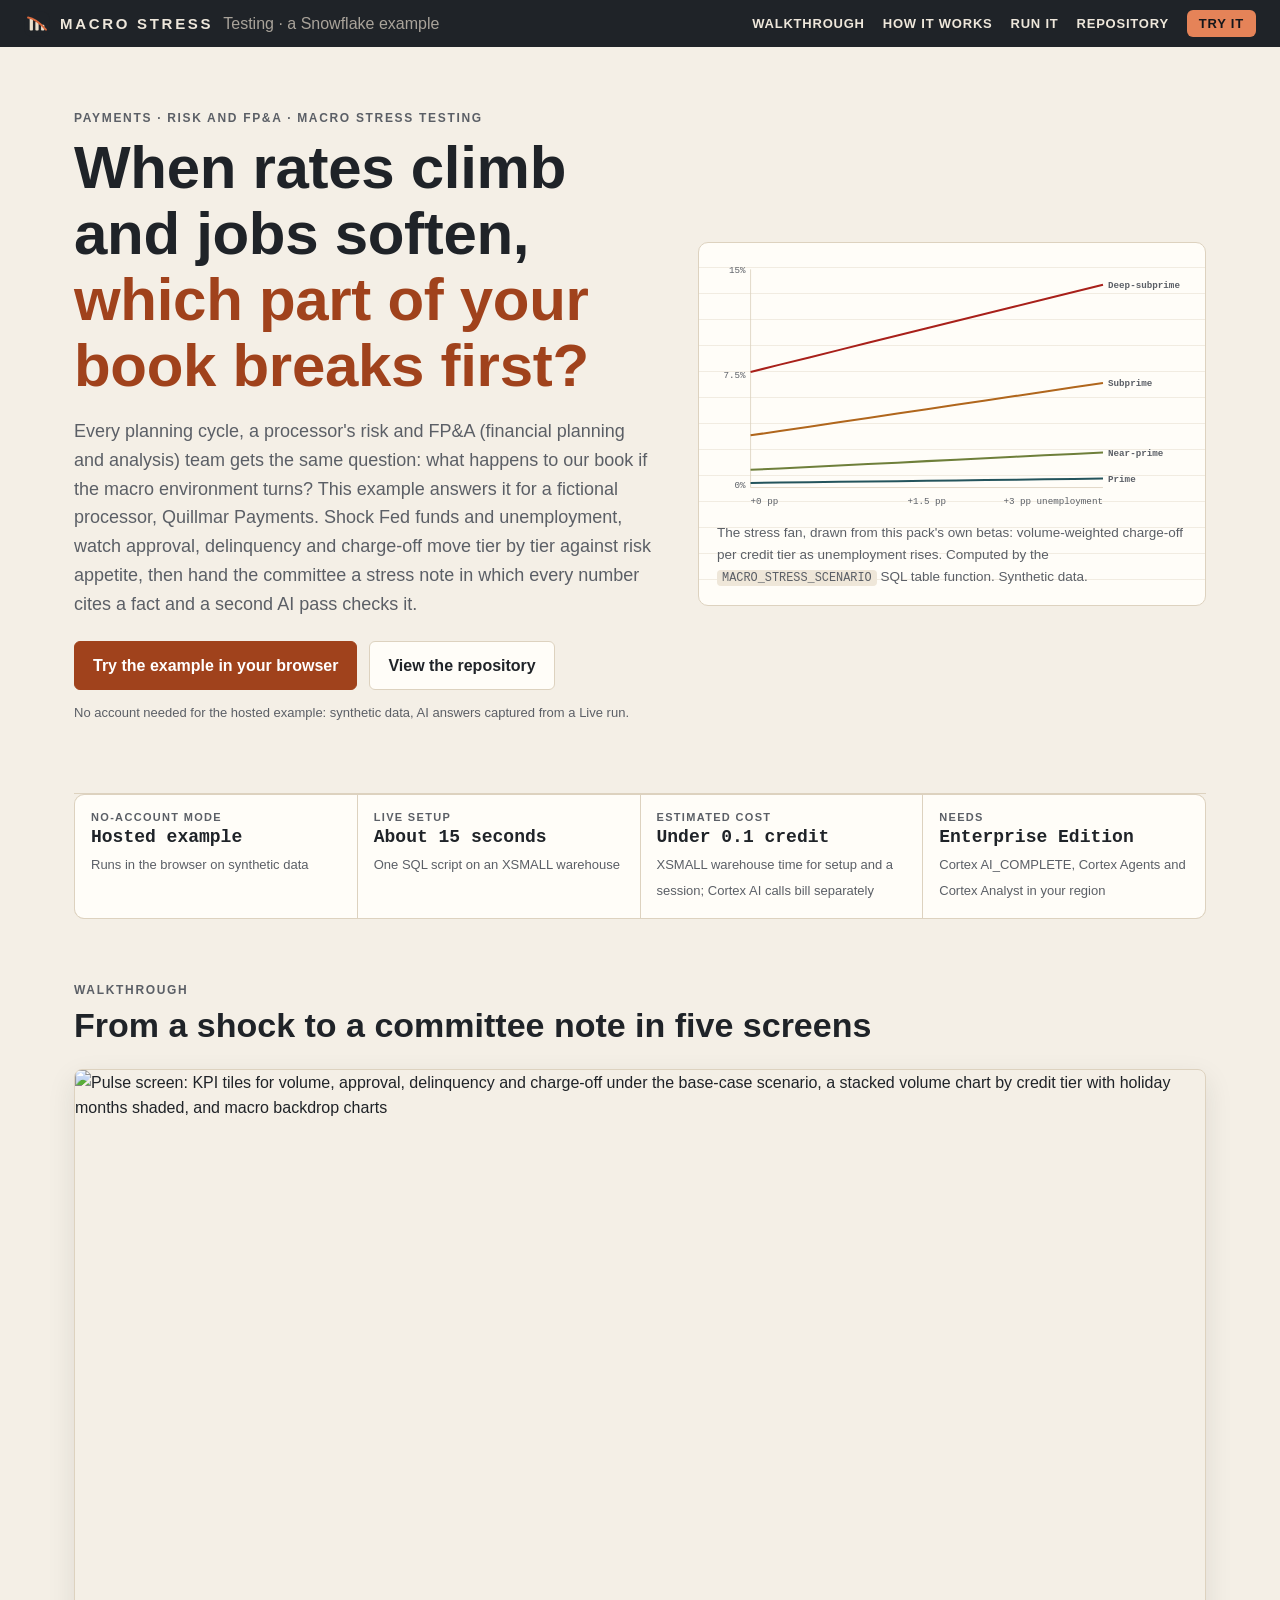
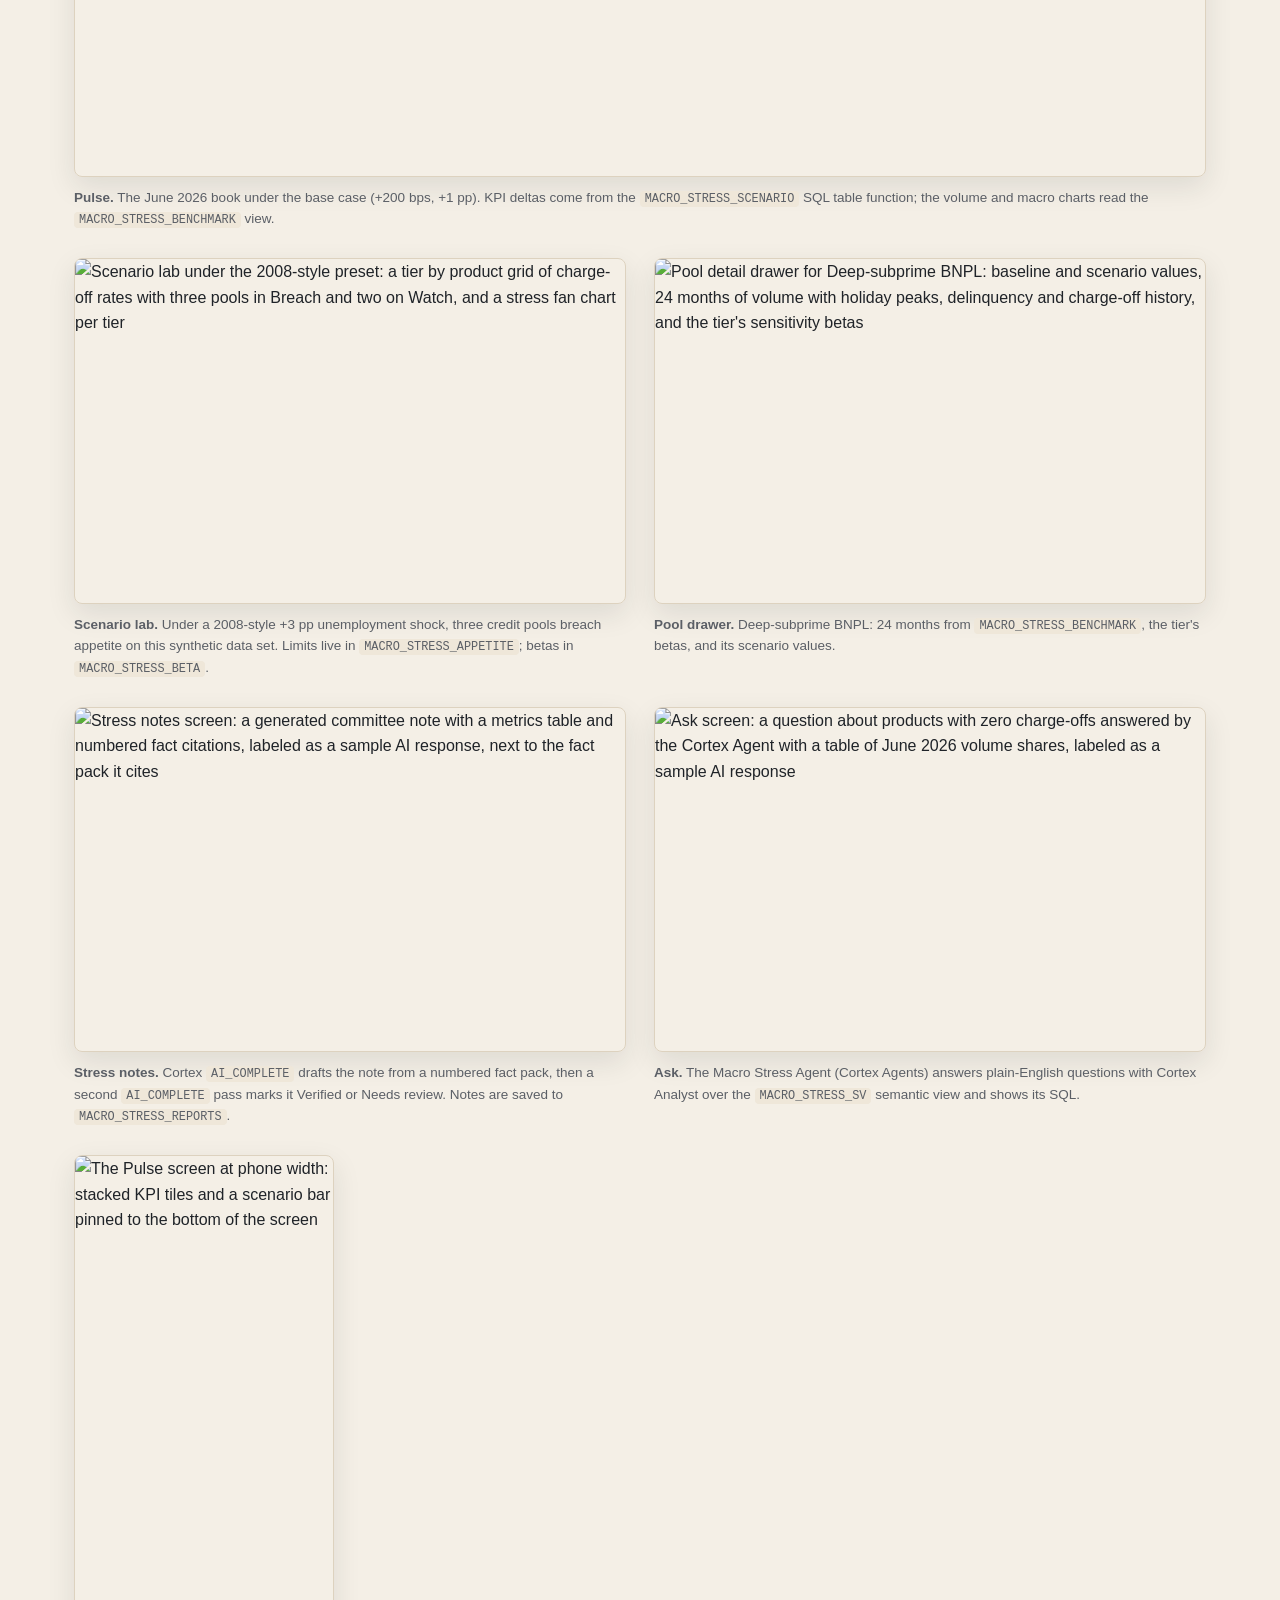
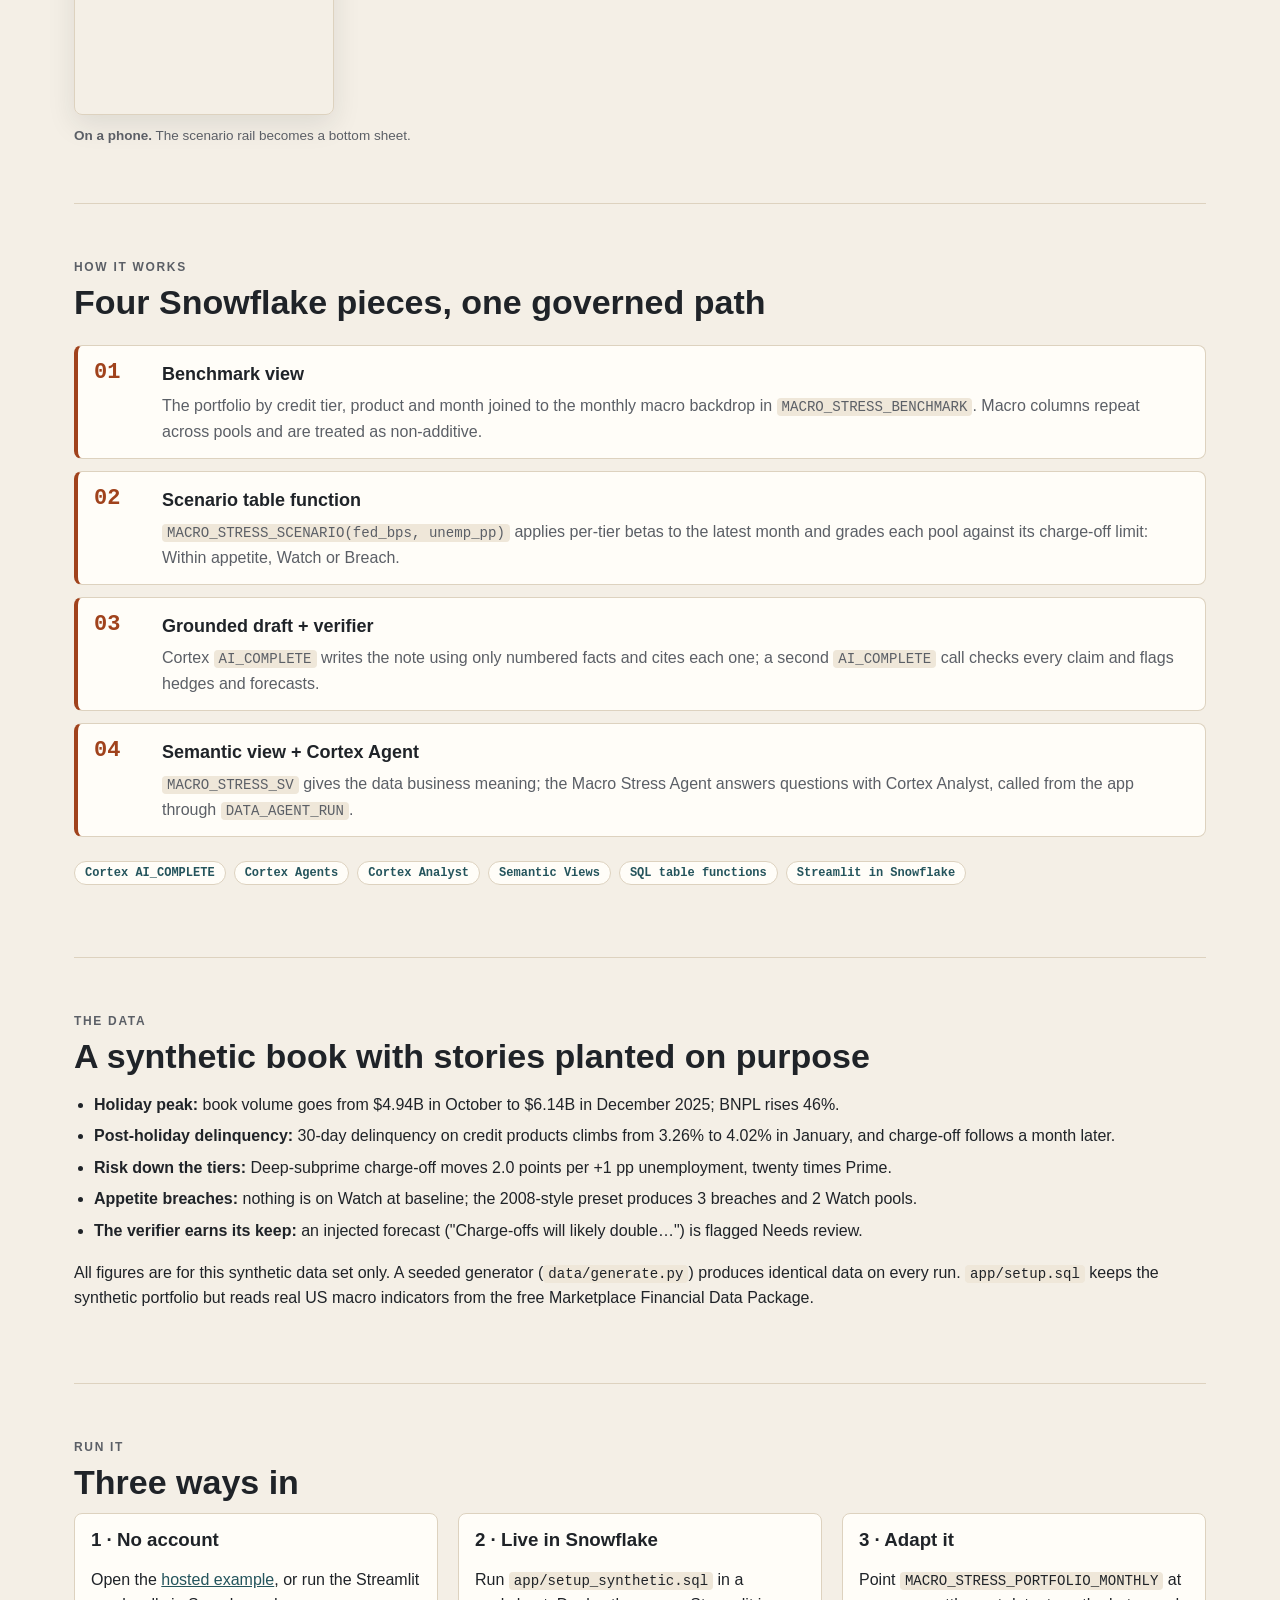
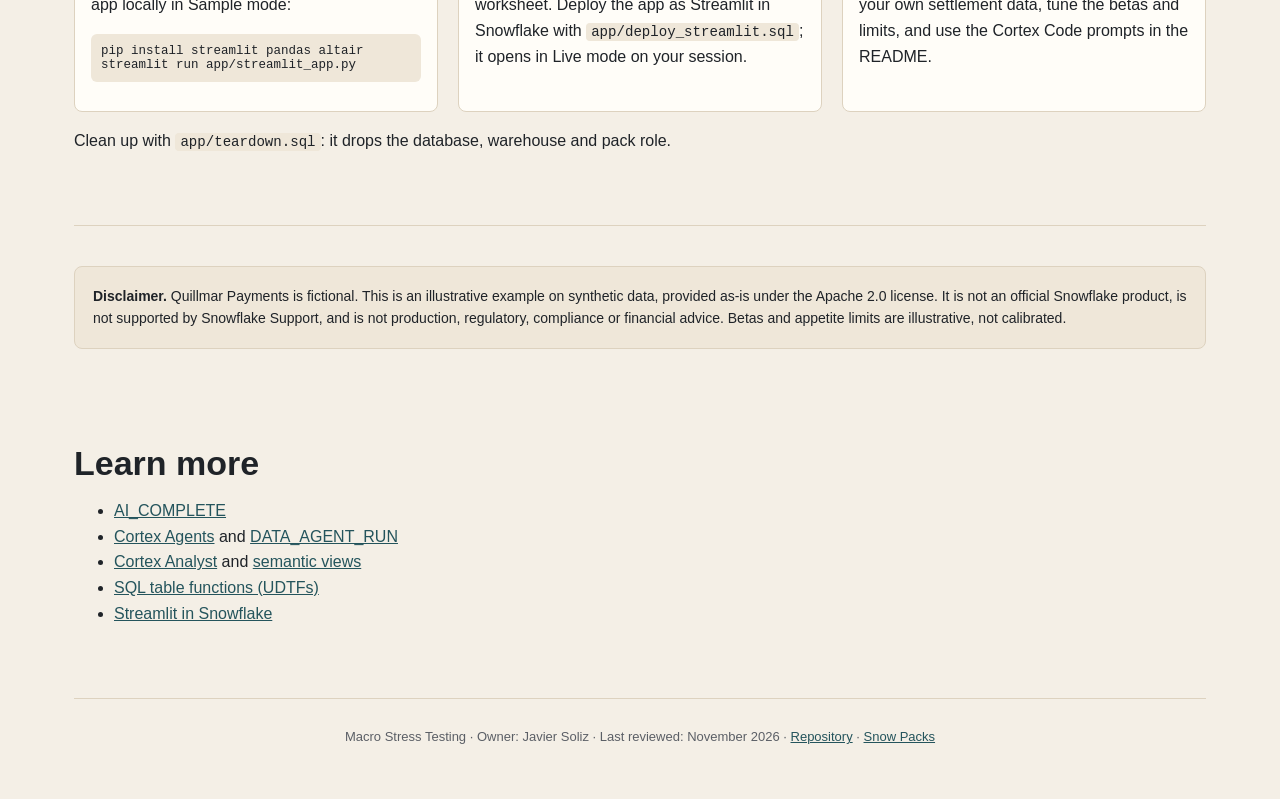
==== docs/index.html @ 3736a420 "Name the product Macro Stress Testing; reword catalog step Generated with [Snowflake CoCo](https://d" ====
<!doctype html>
<html lang="en">
<head>
<meta charset="utf-8">
<meta name="viewport" content="width=device-width, initial-scale=1">
<title>Macro Stress Testing · Snowflake example</title>
<meta name="description" content="See how a payments book moves when Fed funds and unemployment turn: per-tier stress scenarios, appetite breaches, and AI stress notes that cite every number. Synthetic data, runs on Snowflake.">
<link rel="icon" href="data:image/svg+xml,%3Csvg xmlns='http://www.w3.org/2000/svg' viewBox='0 0 32 32'%3E%3Crect x='1' y='1' width='30' height='30' rx='7' fill='%231F2328'/%3E%3Cpath d='M5 8 C 13 9, 19 14, 27 23' stroke='%23D9693D' stroke-width='2.4' fill='none'/%3E%3C/svg%3E">
<link rel="stylesheet" href="site.css">
</head>
<body>
<header class="top">
  <a class="brand" href="./"><svg viewBox="0 0 32 32" width="26" height="26" aria-hidden="true"><rect x="1" y="1" width="30" height="30" rx="7" fill="#1F2328"/><rect x="7" y="9" width="4" height="15" rx="1" fill="#E9DFCC"/><rect x="14" y="13" width="4" height="11" rx="1" fill="#E9DFCC"/><rect x="21" y="17" width="4" height="7" rx="1" fill="#E9DFCC"/><path d="M5 8 C 13 9, 19 14, 27 23" stroke="#D9693D" stroke-width="2.4" fill="none" stroke-linecap="round"/></svg><b>MACRO STRESS</b><span>Testing · a Snowflake example</span></a>
  <nav><a href="#walkthrough">Walkthrough</a><a href="#how">How it works</a><a href="#run">Run it</a><a href="https://github.com/sfc-gh-jsoliz/sfguide-macro-stress-testing">Repository</a><a class="cta" href="try/">Try it</a></nav>
</header>

<main>
<section class="hero">
  <div class="hero-copy">
    <p class="eyebrow">Payments · Risk and FP&amp;A · Macro stress testing</p>
    <h1>When rates climb and jobs soften, <em>which part of your book breaks first?</em></h1>
    <p class="lede">Every planning cycle, a processor's risk and FP&amp;A (financial planning and analysis) team gets the same question: what happens to our book if the macro environment turns? This example answers it for a fictional processor, Quillmar Payments. Shock Fed funds and unemployment, watch approval, delinquency and charge-off move tier by tier against risk appetite, then hand the committee a stress note in which every number cites a fact and a second AI pass checks it.</p>
    <div class="actions"><a class="btn primary" href="try/">Try the example in your browser</a><a class="btn" href="https://github.com/sfc-gh-jsoliz/sfguide-macro-stress-testing">View the repository</a></div>
    <p class="fine">No account needed for the hosted example: synthetic data, AI answers captured from a Live run.</p>
  </div>
  <figure class="fan" aria-labelledby="fan-cap">
    <svg viewBox="0 0 560 300" role="img" aria-label="Line chart: charge-off rate by credit tier rising as the unemployment shock goes from 0 to 3 points. Deep-subprime climbs steepest, Prime barely moves.">
      <g class="axis"><line x1="40" y1="270" x2="460" y2="270"/><line x1="40" y1="10" x2="40" y2="270"/>
      <text x="40" y="290">+0 pp</text><text x="250" y="290" text-anchor="middle">+1.5 pp</text><text x="460" y="290" text-anchor="end">+3 pp unemployment</text>
      <text x="34" y="270" text-anchor="end">0%</text><text x="34" y="140" text-anchor="end">7.5%</text><text x="34" y="14" text-anchor="end">15%</text></g>
      <polyline points="40.0,264.5 75.0,264.1 110.0,263.7 145.0,263.2 180.0,262.8 215.0,262.4 250.0,261.9 285.0,261.5 320.0,261.1 355.0,260.6 390.0,260.2 425.0,259.8 460.0,259.3" fill="none" stroke="#24545C" stroke-width="2.4"/><text x="466.0" y="263.3" fill="#24545C">Prime</text>
<polyline points="40.0,248.9 75.0,247.2 110.0,245.5 145.0,243.7 180.0,242.0 215.0,240.3 250.0,238.5 285.0,236.8 320.0,235.1 355.0,233.3 390.0,231.6 425.0,229.9 460.0,228.1" fill="none" stroke="#6E7F3A" stroke-width="2.4"/><text x="466.0" y="232.1" fill="#6E7F3A">Near-prime</text>
<polyline points="40.0,207.8 75.0,202.6 110.0,197.4 145.0,192.2 180.0,187.0 215.0,181.8 250.0,176.6 285.0,171.4 320.0,166.2 355.0,161.0 390.0,155.8 425.0,150.6 460.0,145.4" fill="none" stroke="#B0661C" stroke-width="2.4"/><text x="466.0" y="149.4" fill="#B0661C">Subprime</text>
<polyline points="40.0,132.2 75.0,123.5 110.0,114.9 145.0,106.2 180.0,97.5 215.0,88.9 250.0,80.2 285.0,71.5 320.0,62.9 355.0,54.2 390.0,45.5 425.0,36.9 460.0,28.2" fill="none" stroke="#A8201A" stroke-width="2.4"/><text x="466.0" y="32.2" fill="#A8201A">Deep-subprime</text>
    </svg>
    <figcaption id="fan-cap">The stress fan, drawn from this pack's own betas: volume-weighted charge-off per credit tier as unemployment rises. Computed by the <code>MACRO_STRESS_SCENARIO</code> SQL table function. Synthetic data.</figcaption>
  </figure>
</section>

<section class="facts" aria-label="At a glance">
  <div><small>No-account mode</small><b>Hosted example</b><span>Runs in the browser on synthetic data</span></div>
  <div><small>Live setup</small><b>About 15 seconds</b><span>One SQL script on an XSMALL warehouse</span></div>
  <div><small>Estimated cost</small><b>Under 0.1 credit</b><span>XSMALL warehouse time for setup and a session; Cortex AI calls bill separately</span></div>
  <div><small>Needs</small><b>Enterprise Edition</b><span>Cortex AI_COMPLETE, Cortex Agents and Cortex Analyst in your region</span></div>
</section>

<section id="walkthrough">
  <p class="eyebrow">Walkthrough</p>
  <h2>From a shock to a committee note in five screens</h2>
  <div class="shots">
    <figure class="wide"><img src="images/pulse.jpg" alt="Pulse screen: KPI tiles for volume, approval, delinquency and charge-off under the base-case scenario, a stacked volume chart by credit tier with holiday months shaded, and macro backdrop charts" loading="lazy" width="1440" height="900"><figcaption><b>Pulse.</b> The June 2026 book under the base case (+200 bps, +1 pp). KPI deltas come from the <code>MACRO_STRESS_SCENARIO</code> SQL table function; the volume and macro charts read the <code>MACRO_STRESS_BENCHMARK</code> view.</figcaption></figure>
    <figure><img src="images/scenario-lab.jpg" alt="Scenario lab under the 2008-style preset: a tier by product grid of charge-off rates with three pools in Breach and two on Watch, and a stress fan chart per tier" loading="lazy" width="1440" height="900"><figcaption><b>Scenario lab.</b> Under a 2008-style +3 pp unemployment shock, three credit pools breach appetite on this synthetic data set. Limits live in <code>MACRO_STRESS_APPETITE</code>; betas in <code>MACRO_STRESS_BETA</code>.</figcaption></figure>
    <figure><img src="images/pool-drawer.jpg" alt="Pool detail drawer for Deep-subprime BNPL: baseline and scenario values, 24 months of volume with holiday peaks, delinquency and charge-off history, and the tier's sensitivity betas" loading="lazy" width="1440" height="900"><figcaption><b>Pool drawer.</b> Deep-subprime BNPL: 24 months from <code>MACRO_STRESS_BENCHMARK</code>, the tier's betas, and its scenario values.</figcaption></figure>
    <figure><img src="images/stress-note.jpg" alt="Stress notes screen: a generated committee note with a metrics table and numbered fact citations, labeled as a sample AI response, next to the fact pack it cites" loading="lazy" width="1440" height="900"><figcaption><b>Stress notes.</b> Cortex <code>AI_COMPLETE</code> drafts the note from a numbered fact pack, then a second <code>AI_COMPLETE</code> pass marks it Verified or Needs review. Notes are saved to <code>MACRO_STRESS_REPORTS</code>.</figcaption></figure>
    <figure><img src="images/ask-agent.jpg" alt="Ask screen: a question about products with zero charge-offs answered by the Cortex Agent with a table of June 2026 volume shares, labeled as a sample AI response" loading="lazy" width="1440" height="900"><figcaption><b>Ask.</b> The Macro Stress Agent (Cortex Agents) answers plain-English questions with Cortex Analyst over the <code>MACRO_STRESS_SV</code> semantic view and shows its SQL.</figcaption></figure>
    <figure class="phone"><img src="images/phone.jpg" alt="The Pulse screen at phone width: stacked KPI tiles and a scenario bar pinned to the bottom of the screen" loading="lazy" width="390" height="844"><figcaption><b>On a phone.</b> The scenario rail becomes a bottom sheet.</figcaption></figure>
  </div>
</section>

<section id="how" class="how">
  <p class="eyebrow">How it works</p>
  <h2>Four Snowflake pieces, one governed path</h2>
  <ol class="ladder">
    <li><b>Benchmark view</b><span>The portfolio by credit tier, product and month joined to the monthly macro backdrop in <code>MACRO_STRESS_BENCHMARK</code>. Macro columns repeat across pools and are treated as non-additive.</span></li>
    <li><b>Scenario table function</b><span><code>MACRO_STRESS_SCENARIO(fed_bps, unemp_pp)</code> applies per-tier betas to the latest month and grades each pool against its charge-off limit: Within appetite, Watch or Breach.</span></li>
    <li><b>Grounded draft + verifier</b><span>Cortex <code>AI_COMPLETE</code> writes the note using only numbered facts and cites each one; a second <code>AI_COMPLETE</code> call checks every claim and flags hedges and forecasts.</span></li>
    <li><b>Semantic view + Cortex Agent</b><span><code>MACRO_STRESS_SV</code> gives the data business meaning; the Macro Stress Agent answers questions with Cortex Analyst, called from the app through <code>DATA_AGENT_RUN</code>.</span></li>
  </ol>
  <p class="chips"><span>Cortex AI_COMPLETE</span><span>Cortex Agents</span><span>Cortex Analyst</span><span>Semantic Views</span><span>SQL table functions</span><span>Streamlit in Snowflake</span></p>
</section>

<section class="data">
  <p class="eyebrow">The data</p>
  <h2>A synthetic book with stories planted on purpose</h2>
  <ul>
    <li><b>Holiday peak:</b> book volume goes from $4.94B in October to $6.14B in December 2025; BNPL rises 46%.</li>
    <li><b>Post-holiday delinquency:</b> 30-day delinquency on credit products climbs from 3.26% to 4.02% in January, and charge-off follows a month later.</li>
    <li><b>Risk down the tiers:</b> Deep-subprime charge-off moves 2.0 points per +1 pp unemployment, twenty times Prime.</li>
    <li><b>Appetite breaches:</b> nothing is on Watch at baseline; the 2008-style preset produces 3 breaches and 2 Watch pools.</li>
    <li><b>The verifier earns its keep:</b> an injected forecast ("Charge-offs will likely double…") is flagged Needs review.</li>
  </ul>
  <p>All figures are for this synthetic data set only. A seeded generator (<code>data/generate.py</code>) produces identical data on every run. <code>app/setup.sql</code> keeps the synthetic portfolio but reads real US macro indicators from the free Marketplace Financial Data Package.</p>
</section>

<section id="run" class="run">
  <p class="eyebrow">Run it</p>
  <h2>Three ways in</h2>
  <div class="cols">
    <div><h3>1 · No account</h3><p>Open the <a href="try/">hosted example</a>, or run the Streamlit app locally in Sample mode:</p><pre>pip install streamlit pandas altair
streamlit run app/streamlit_app.py</pre></div>
    <div><h3>2 · Live in Snowflake</h3><p>Run <code>app/setup_synthetic.sql</code> in a worksheet. Deploy the app as Streamlit in Snowflake with <code>app/deploy_streamlit.sql</code>; it opens in Live mode on your session.</p></div>
    <div><h3>3 · Adapt it</h3><p>Point <code>MACRO_STRESS_PORTFOLIO_MONTHLY</code> at your own settlement data, tune the betas and limits, and use the Cortex Code prompts in the README.</p></div>
  </div>
  <p>Clean up with <code>app/teardown.sql</code>: it drops the database, warehouse and pack role.</p>
</section>

<section class="disclaimer" role="note">
  <b>Disclaimer.</b> Quillmar Payments is fictional. This is an illustrative example on synthetic data, provided as-is under the Apache 2.0 license. It is not an official Snowflake product, is not supported by Snowflake Support, and is not production, regulatory, compliance or financial advice. Betas and appetite limits are illustrative, not calibrated.
</section>

<section class="links">
  <h2>Learn more</h2>
  <ul>
    <li><a href="https://docs.snowflake.com/en/sql-reference/functions/ai_complete">AI_COMPLETE</a></li>
    <li><a href="https://docs.snowflake.com/en/user-guide/snowflake-cortex/cortex-agents">Cortex Agents</a> and <a href="https://docs.snowflake.com/en/sql-reference/functions/data_agent_run-snowflake-cortex">DATA_AGENT_RUN</a></li>
    <li><a href="https://docs.snowflake.com/en/user-guide/snowflake-cortex/cortex-analyst">Cortex Analyst</a> and <a href="https://docs.snowflake.com/en/user-guide/views-semantic/overview">semantic views</a></li>
    <li><a href="https://docs.snowflake.com/en/developer-guide/udf/sql/udf-sql-tabular-functions">SQL table functions (UDTFs)</a></li>
    <li><a href="https://docs.snowflake.com/en/developer-guide/streamlit/about-streamlit">Streamlit in Snowflake</a></li>
  </ul>
</section>
</main>
<footer>Macro Stress Testing · Owner: Javier Soliz · Last reviewed: November 2026 · <a href="https://github.com/sfc-gh-jsoliz/sfguide-macro-stress-testing">Repository</a> · <a href="https://sfc-gh-ooral.github.io/snow-packs/">Snow Packs</a></footer>
</body>
</html>
---- docs/site.css ----
/* Macro Stress Testing landing page: tokens from docs/DESIGN.md */
:root { --bg:#F4EFE6; --surface:#FFFDF8; --surface-2:#EFE7D9; --ink:#1F2328; --muted:#5B5F66; --line:#DDD2BF; --oxide:#A0421C; --steel:#24545C; --band:#E9DFCC;
  --head:"Avenir Next Condensed","Roboto Condensed","Arial Narrow","Helvetica Neue",sans-serif; --body:-apple-system,BlinkMacSystemFont,"Segoe UI",Roboto,Arial,sans-serif; --mono:ui-monospace,"SF Mono",Menlo,Consolas,monospace; color-scheme: light dark; }
@media (prefers-color-scheme: dark) { :root { --bg:#14161A; --surface:#1D2025; --surface-2:#262A30; --ink:#EEE7DB; --muted:#A9A39A; --line:#353A41; --oxide:#E58358; --steel:#7FB8C0; --band:#2A2721; } }
* { box-sizing:border-box; }
html { overflow-x:clip; }
body { margin:0; background:var(--bg); color:var(--ink); font:16px/1.6 var(--body); }
a { color:var(--steel); }
code { font:0.88em var(--mono); background:var(--surface-2); padding:1px 5px; border-radius:4px; overflow-wrap:anywhere; }
h1,h2,h3 { font-family:var(--head); font-weight:600; line-height:1.1; margin:0 0 12px; }
h1 { font-size:clamp(34px,5.2vw,60px); letter-spacing:-.005em; }
h1 em { font-style:normal; color:var(--oxide); }
h2 { font-size:clamp(24px,3vw,34px); }
.eyebrow { font:600 12px var(--head); letter-spacing:.14em; text-transform:uppercase; color:var(--muted); margin:0 0 10px; }
.top { position:sticky; top:0; z-index:5; background:#1F2328; color:#EEE7DB; display:flex; align-items:center; justify-content:space-between; gap:16px; padding:10px 24px; flex-wrap:wrap; }
.brand { display:flex; align-items:center; gap:10px; color:inherit; text-decoration:none; }
.brand b { font:700 15px var(--head); letter-spacing:.18em; } .brand span { color:#A9A39A; font-family:var(--head); }
.top nav { display:flex; gap:18px; align-items:center; flex-wrap:wrap; }
.top nav a { color:#EEE7DB; text-decoration:none; font:600 13px var(--head); letter-spacing:.06em; text-transform:uppercase; }
.top nav a.cta { background:#E58358; color:#14161A; padding:6px 12px; border-radius:6px; }
main { max-width:1180px; margin:0 auto; padding:0 24px; }
section { padding:56px 0; border-bottom:1px solid var(--line); min-width:0; }
.hero { display:grid; grid-template-columns:minmax(0,1.15fr) minmax(0,1fr); gap:40px; align-items:center; padding-top:64px; }
.hero-copy, .fan { min-width:0; }
.lede { font-size:18px; color:var(--muted); max-width:62ch; }
.actions { display:flex; gap:12px; flex-wrap:wrap; margin:22px 0 10px; }
.btn { display:inline-block; padding:11px 18px; border-radius:6px; border:1px solid var(--line); background:var(--surface); color:var(--ink); text-decoration:none; font-weight:600; }
.btn.primary { background:var(--oxide); border-color:var(--oxide); color:#fff; }
@media (prefers-color-scheme: dark) { .btn.primary { color:#14161A; } }
.fine { font-size:13px; color:var(--muted); }
.fan { margin:0; background:var(--surface); border:1px solid var(--line); border-radius:10px; padding:18px; background-image:repeating-linear-gradient(0deg, transparent 0 25px, color-mix(in srgb, var(--line) 40%, transparent) 25px 26px); }
.fan svg { width:100%; height:auto; display:block; overflow:visible; }
.fan text { font:11px var(--mono); fill:var(--muted); }
.fan polyline + text { font-weight:700; }
.fan .axis line { stroke:var(--line); }
.fan polyline { stroke-dasharray:900; stroke-dashoffset:900; animation:draw 1.6s ease-out forwards; }
.fan polyline:nth-of-type(2) { animation-delay:.15s } .fan polyline:nth-of-type(3) { animation-delay:.3s } .fan polyline:nth-of-type(4) { animation-delay:.45s }
@keyframes draw { to { stroke-dashoffset:0; } }
@media (prefers-reduced-motion: reduce) { .fan polyline { animation:none; stroke-dashoffset:0; } }
figcaption { font-size:13.5px; color:var(--muted); margin-top:10px; }
.facts { display:grid; grid-template-columns:repeat(4,minmax(0,1fr)); gap:1px; background:var(--line); border:1px solid var(--line); border-radius:10px; overflow:hidden; padding:0; margin:0 0 8px; }
.facts div { background:var(--surface); padding:16px; min-width:0; }
.facts small { display:block; font:600 11px var(--head); letter-spacing:.12em; text-transform:uppercase; color:var(--muted); }
.facts b { display:block; font:600 18px var(--mono); margin:4px 0; } .facts span { font-size:13px; color:var(--muted); }
.shots { display:grid; grid-template-columns:repeat(2,minmax(0,1fr)); gap:28px; margin-top:24px; }
.shots figure { margin:0; min-width:0; }
.shots figure.wide { grid-column:1 / -1; }
.shots img { width:100%; height:auto; display:block; border-radius:8px; border:1px solid var(--line); box-shadow:0 10px 28px rgba(31,35,40,.10); }
.shots figure.phone img { max-width:260px; }
.ladder { list-style:none; padding:0; margin:24px 0; counter-reset:s; display:grid; gap:12px; }
.ladder li { counter-increment:s; display:grid; grid-template-columns:52px minmax(0,1fr); gap:4px 16px; background:var(--surface); border:1px solid var(--line); border-left:4px solid var(--oxide); border-radius:8px; padding:14px 16px; }
.ladder li::before { content:"0" counter(s); grid-row:span 2; font:700 22px var(--mono); color:var(--oxide); }
.ladder b { font-family:var(--head); font-size:18px; } .ladder span { color:var(--muted); }
.chips { display:flex; flex-wrap:wrap; gap:8px; } .chips span { font:600 12px var(--mono); border:1px solid var(--line); background:var(--surface); border-radius:999px; padding:4px 10px; color:var(--steel); }
.data ul { padding-left:20px; } .data li { margin:6px 0; }
.cols { display:grid; grid-template-columns:repeat(3,minmax(0,1fr)); gap:20px; }
.cols > div { background:var(--surface); border:1px solid var(--line); border-radius:8px; padding:16px; min-width:0; }
pre { background:var(--surface-2); padding:10px; border-radius:6px; overflow-x:auto; font:12.5px var(--mono); white-space:pre-wrap; }
.disclaimer { background:var(--surface-2); border:1px solid var(--line); border-radius:8px; padding:18px; margin:40px 0; font-size:14px; }
footer { text-align:center; color:var(--muted); font-size:13px; padding:28px 24px 48px; }
@media (max-width: 900px) { .hero, .cols { grid-template-columns:minmax(0,1fr); } .facts { grid-template-columns:repeat(2,minmax(0,1fr)); } .shots { grid-template-columns:minmax(0,1fr); } }
@media (max-width: 480px) { main { padding:0 16px; } .top { padding:10px 16px; } .top nav { gap:12px; } .brand span { display:none; } .facts { grid-template-columns:minmax(0,1fr); } section { padding:40px 0; } .lede { font-size:16px; } }
@media (prefers-color-scheme: dark) {
  .fan polyline:nth-of-type(1) { stroke:#7FB8C0; } .fan polyline:nth-of-type(2) { stroke:#B5C77A; } .fan polyline:nth-of-type(3) { stroke:#E2A65C; } .fan polyline:nth-of-type(4) { stroke:#F0857E; }
  .fan text:nth-of-type(n) { fill:var(--muted); }
}
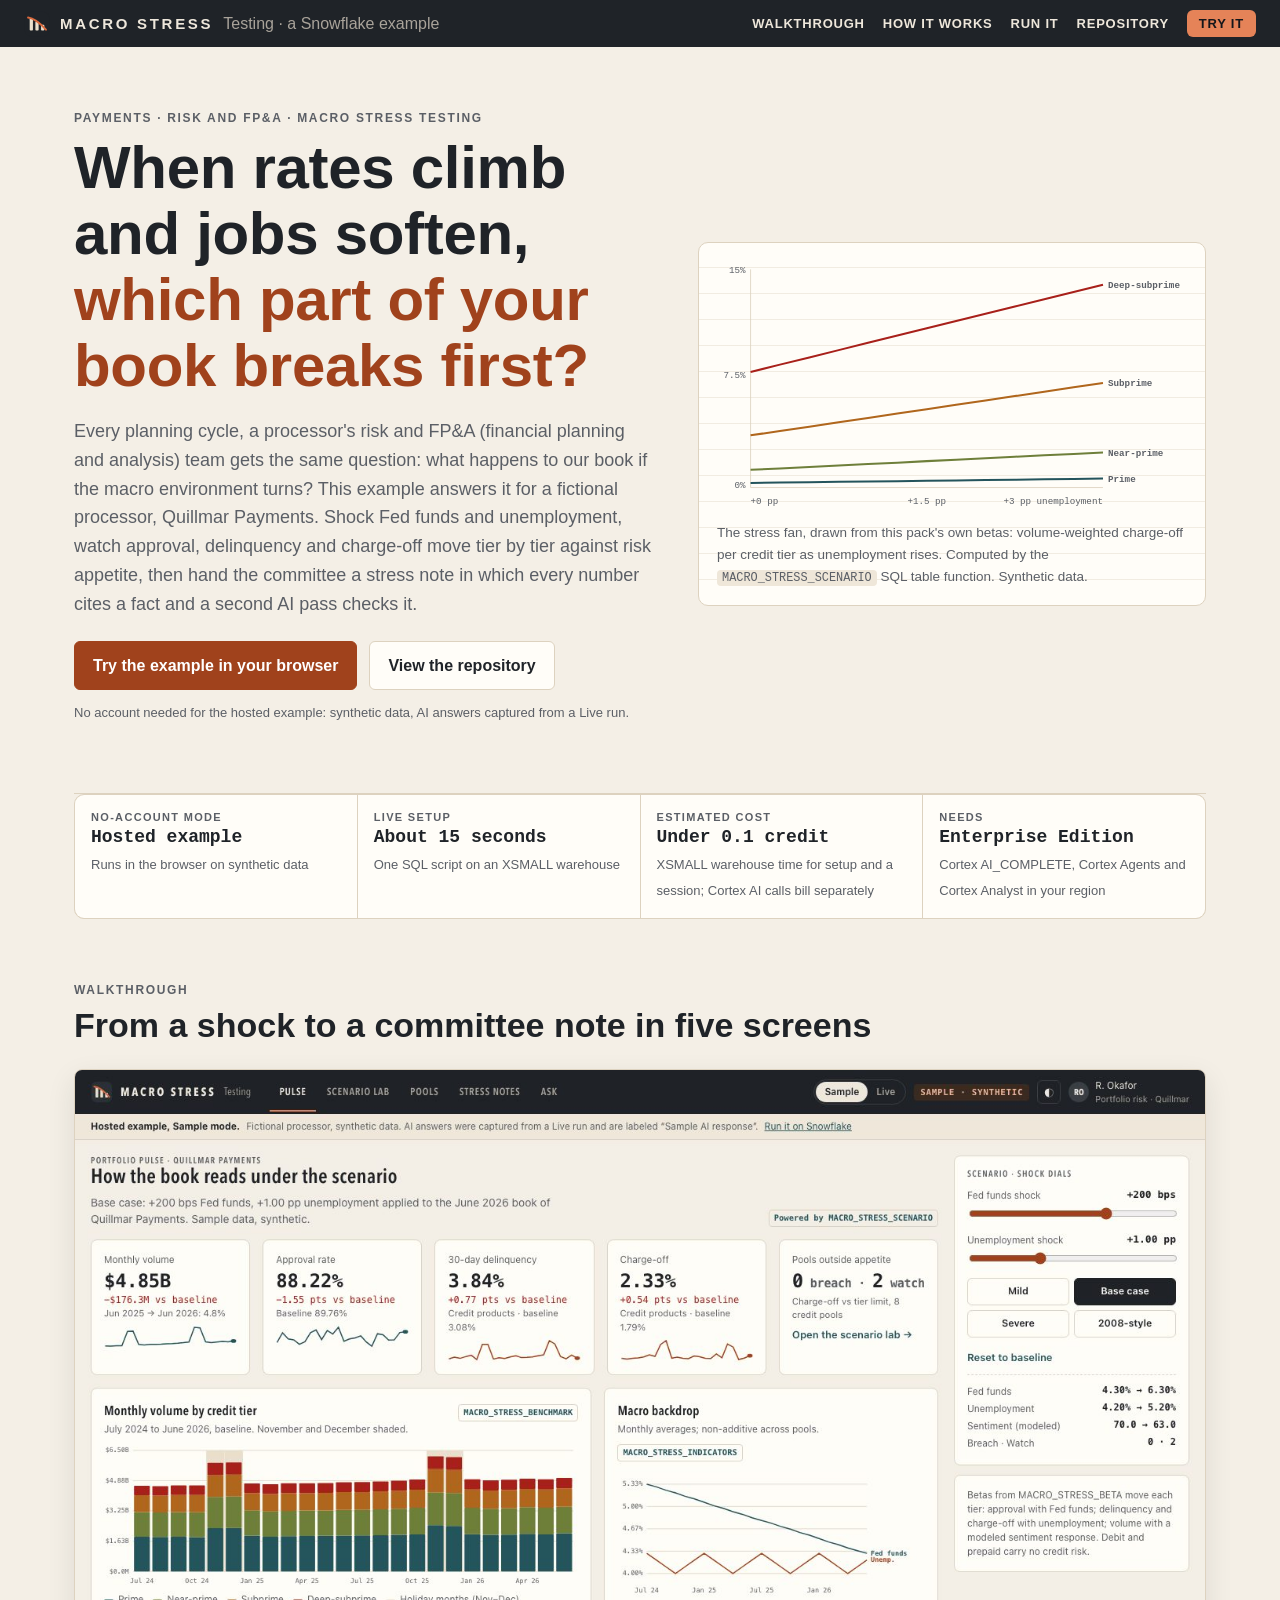
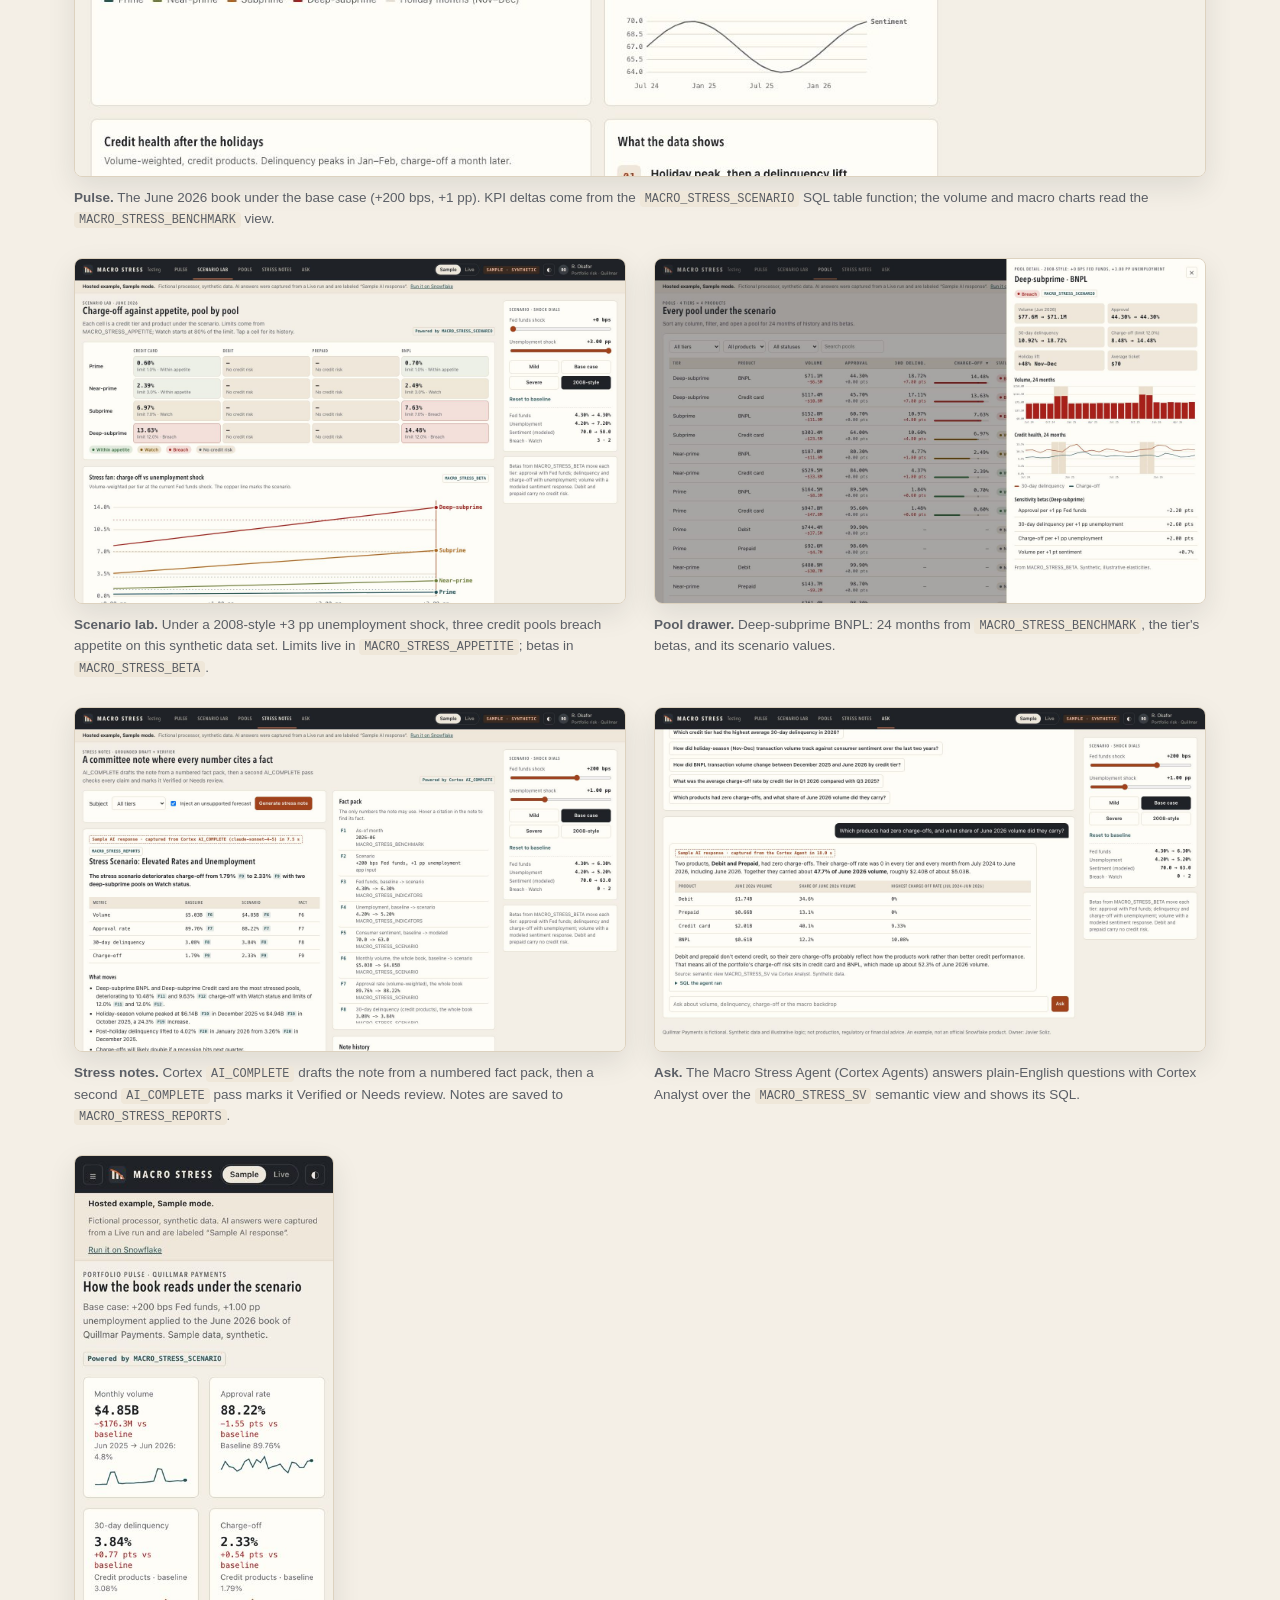
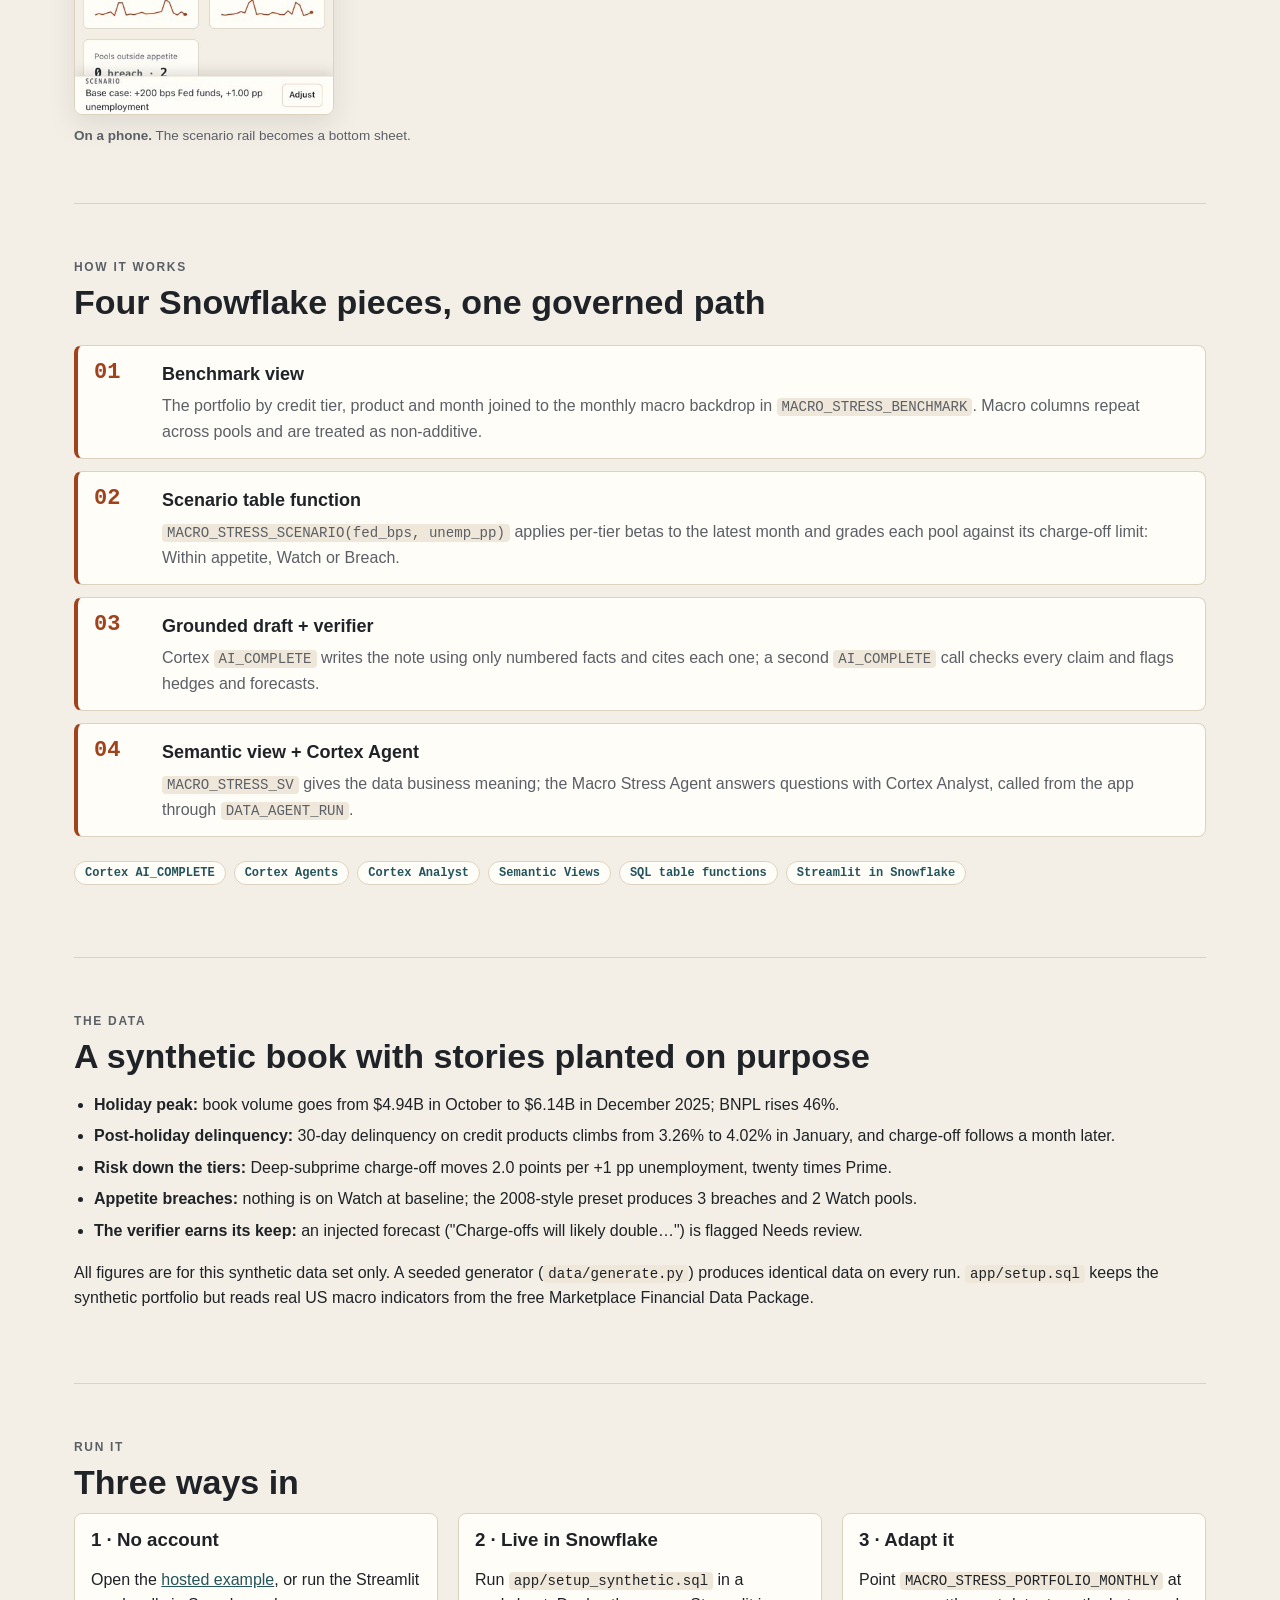
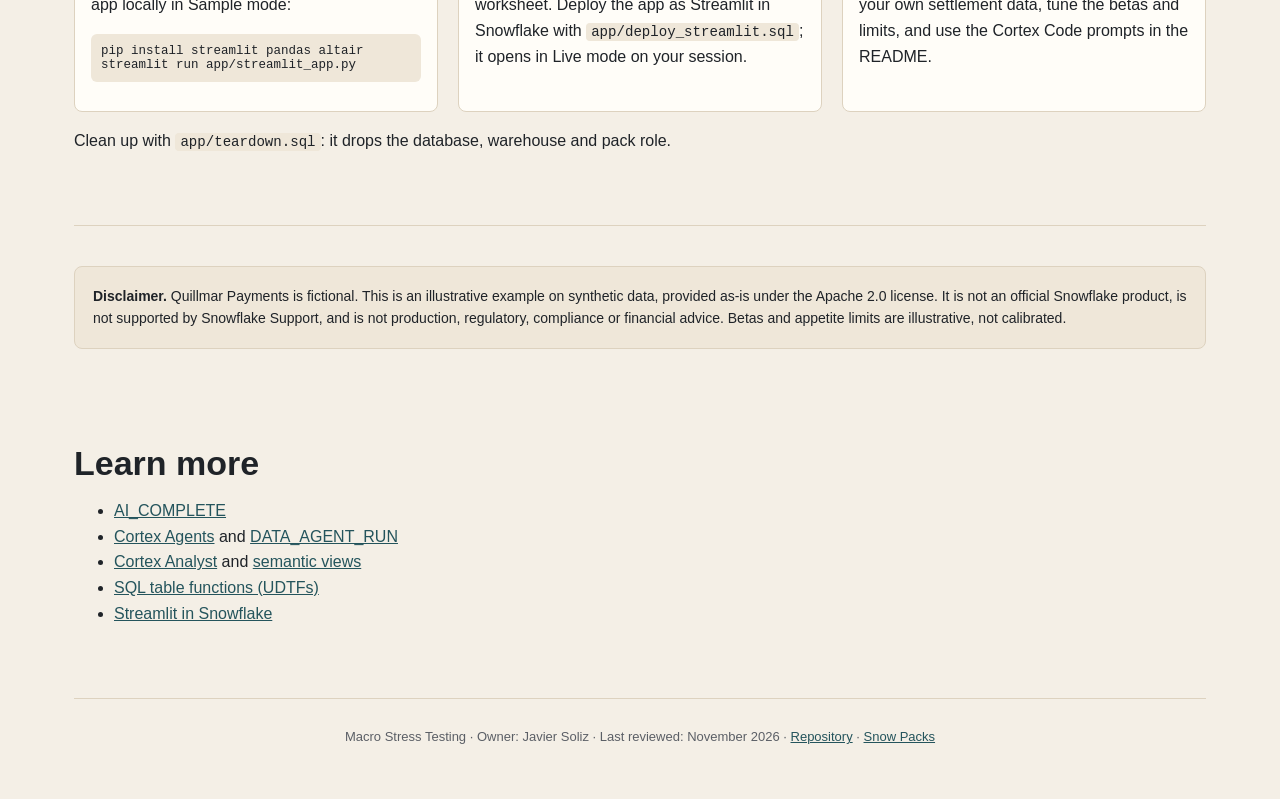
==== commit 74367349: "Recapture screenshots and catalog cards; update stress-note alt text Generated with [Snowflake CoCo]" ====
--- a/docs/index.html
+++ b/docs/index.html
@@ -51,7 +51,7 @@
     <figure class="wide"><img src="images/pulse.jpg" alt="Pulse screen: KPI tiles for volume, approval, delinquency and charge-off under the base-case scenario, a stacked volume chart by credit tier with holiday months shaded, and macro backdrop charts" loading="lazy" width="1440" height="900"><figcaption><b>Pulse.</b> The June 2026 book under the base case (+200 bps, +1 pp). KPI deltas come from the <code>MACRO_STRESS_SCENARIO</code> SQL table function; the volume and macro charts read the <code>MACRO_STRESS_BENCHMARK</code> view.</figcaption></figure>
     <figure><img src="images/scenario-lab.jpg" alt="Scenario lab under the 2008-style preset: a tier by product grid of charge-off rates with three pools in Breach and two on Watch, and a stress fan chart per tier" loading="lazy" width="1440" height="900"><figcaption><b>Scenario lab.</b> Under a 2008-style +3 pp unemployment shock, three credit pools breach appetite on this synthetic data set. Limits live in <code>MACRO_STRESS_APPETITE</code>; betas in <code>MACRO_STRESS_BETA</code>.</figcaption></figure>
     <figure><img src="images/pool-drawer.jpg" alt="Pool detail drawer for Deep-subprime BNPL: baseline and scenario values, 24 months of volume with holiday peaks, delinquency and charge-off history, and the tier's sensitivity betas" loading="lazy" width="1440" height="900"><figcaption><b>Pool drawer.</b> Deep-subprime BNPL: 24 months from <code>MACRO_STRESS_BENCHMARK</code>, the tier's betas, and its scenario values.</figcaption></figure>
-    <figure><img src="images/stress-note.jpg" alt="Stress notes screen: a generated committee note with a metrics table and numbered fact citations, labeled as a sample AI response, next to the fact pack it cites" loading="lazy" width="1440" height="900"><figcaption><b>Stress notes.</b> Cortex <code>AI_COMPLETE</code> drafts the note from a numbered fact pack, then a second <code>AI_COMPLETE</code> pass marks it Verified or Needs review. Notes are saved to <code>MACRO_STRESS_REPORTS</code>.</figcaption></figure>
+    <figure><img src="images/stress-note.jpg" alt="Stress notes screen with Inject an unsupported forecast ticked: a committee note with a metrics table and numbered fact citations, labeled as a sample AI response, ending in the injected uncited forecast line, next to the fact pack it cites" loading="lazy" width="1440" height="900"><figcaption><b>Stress notes.</b> Cortex <code>AI_COMPLETE</code> drafts the note from a numbered fact pack, then a second <code>AI_COMPLETE</code> pass marks it Verified or Needs review. Notes are saved to <code>MACRO_STRESS_REPORTS</code>.</figcaption></figure>
     <figure><img src="images/ask-agent.jpg" alt="Ask screen: a question about products with zero charge-offs answered by the Cortex Agent with a table of June 2026 volume shares, labeled as a sample AI response" loading="lazy" width="1440" height="900"><figcaption><b>Ask.</b> The Macro Stress Agent (Cortex Agents) answers plain-English questions with Cortex Analyst over the <code>MACRO_STRESS_SV</code> semantic view and shows its SQL.</figcaption></figure>
     <figure class="phone"><img src="images/phone.jpg" alt="The Pulse screen at phone width: stacked KPI tiles and a scenario bar pinned to the bottom of the screen" loading="lazy" width="390" height="844"><figcaption><b>On a phone.</b> The scenario rail becomes a bottom sheet.</figcaption></figure>
   </div>
